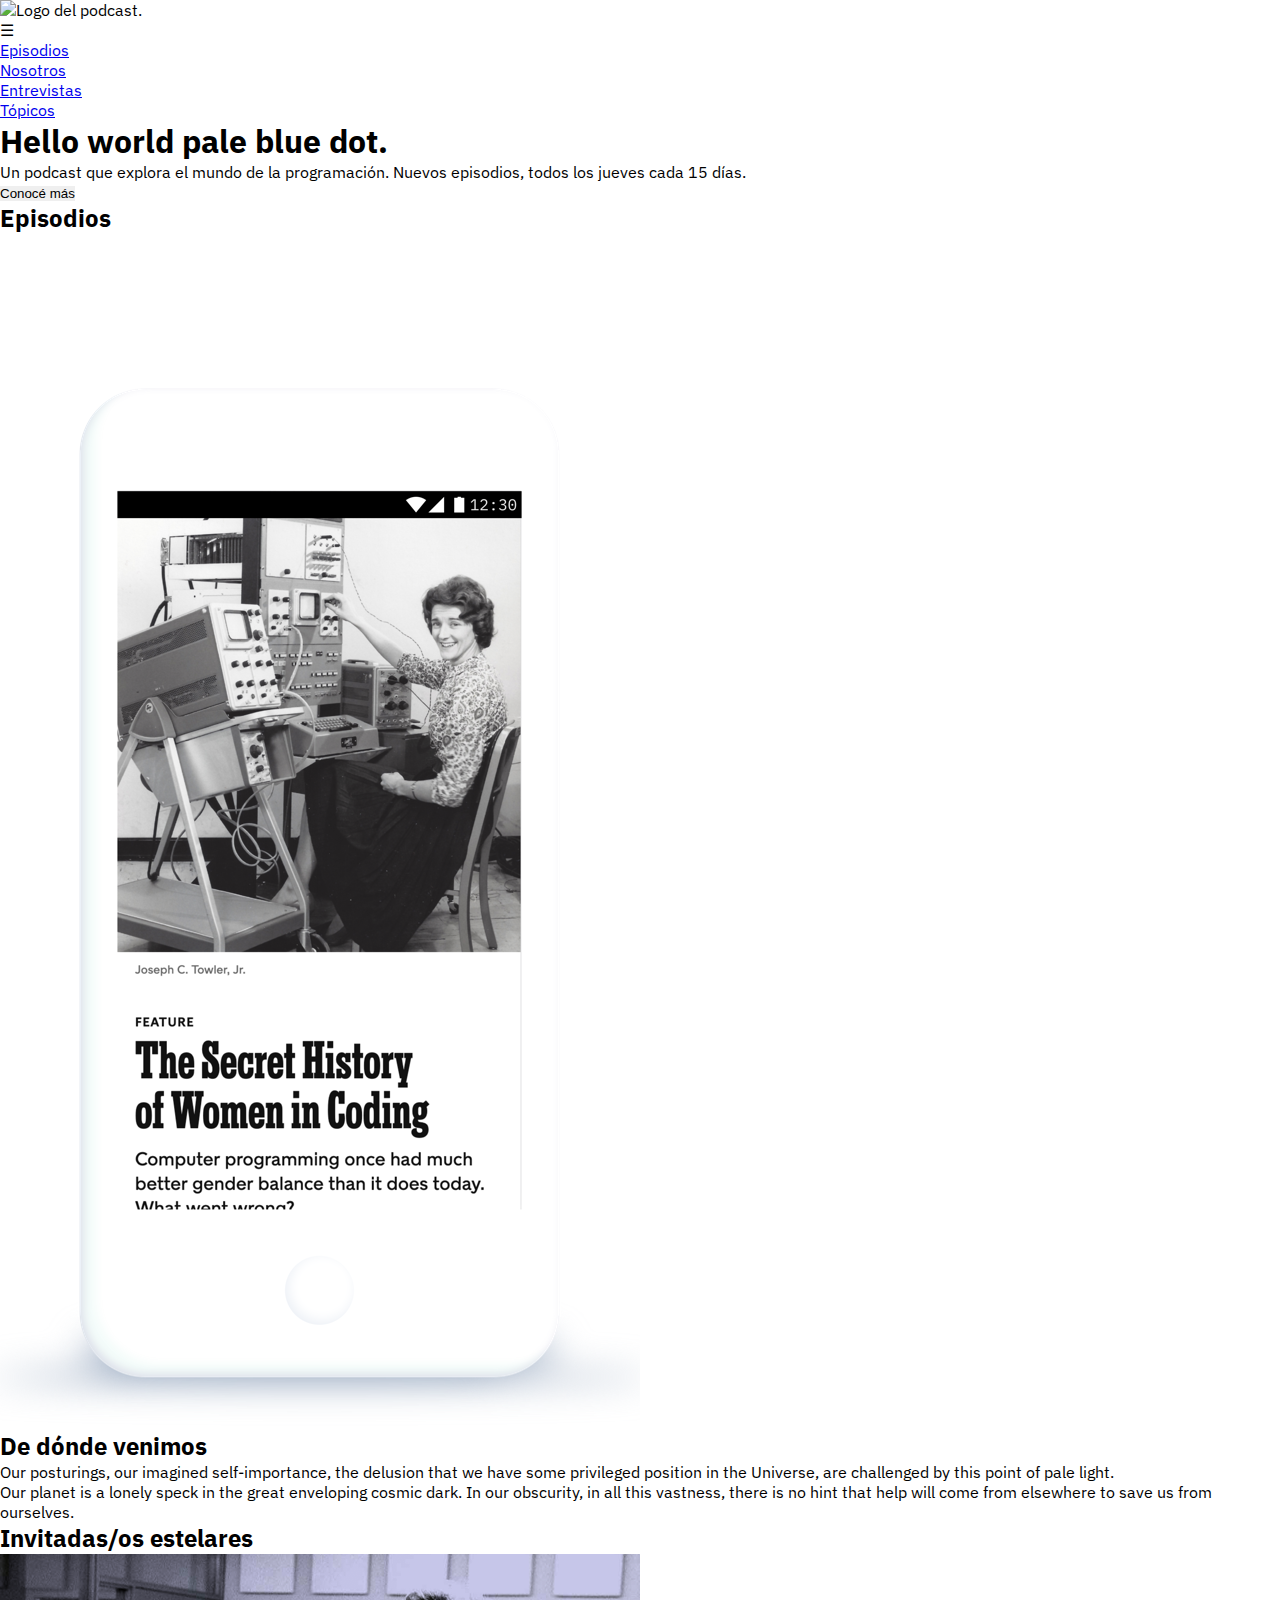
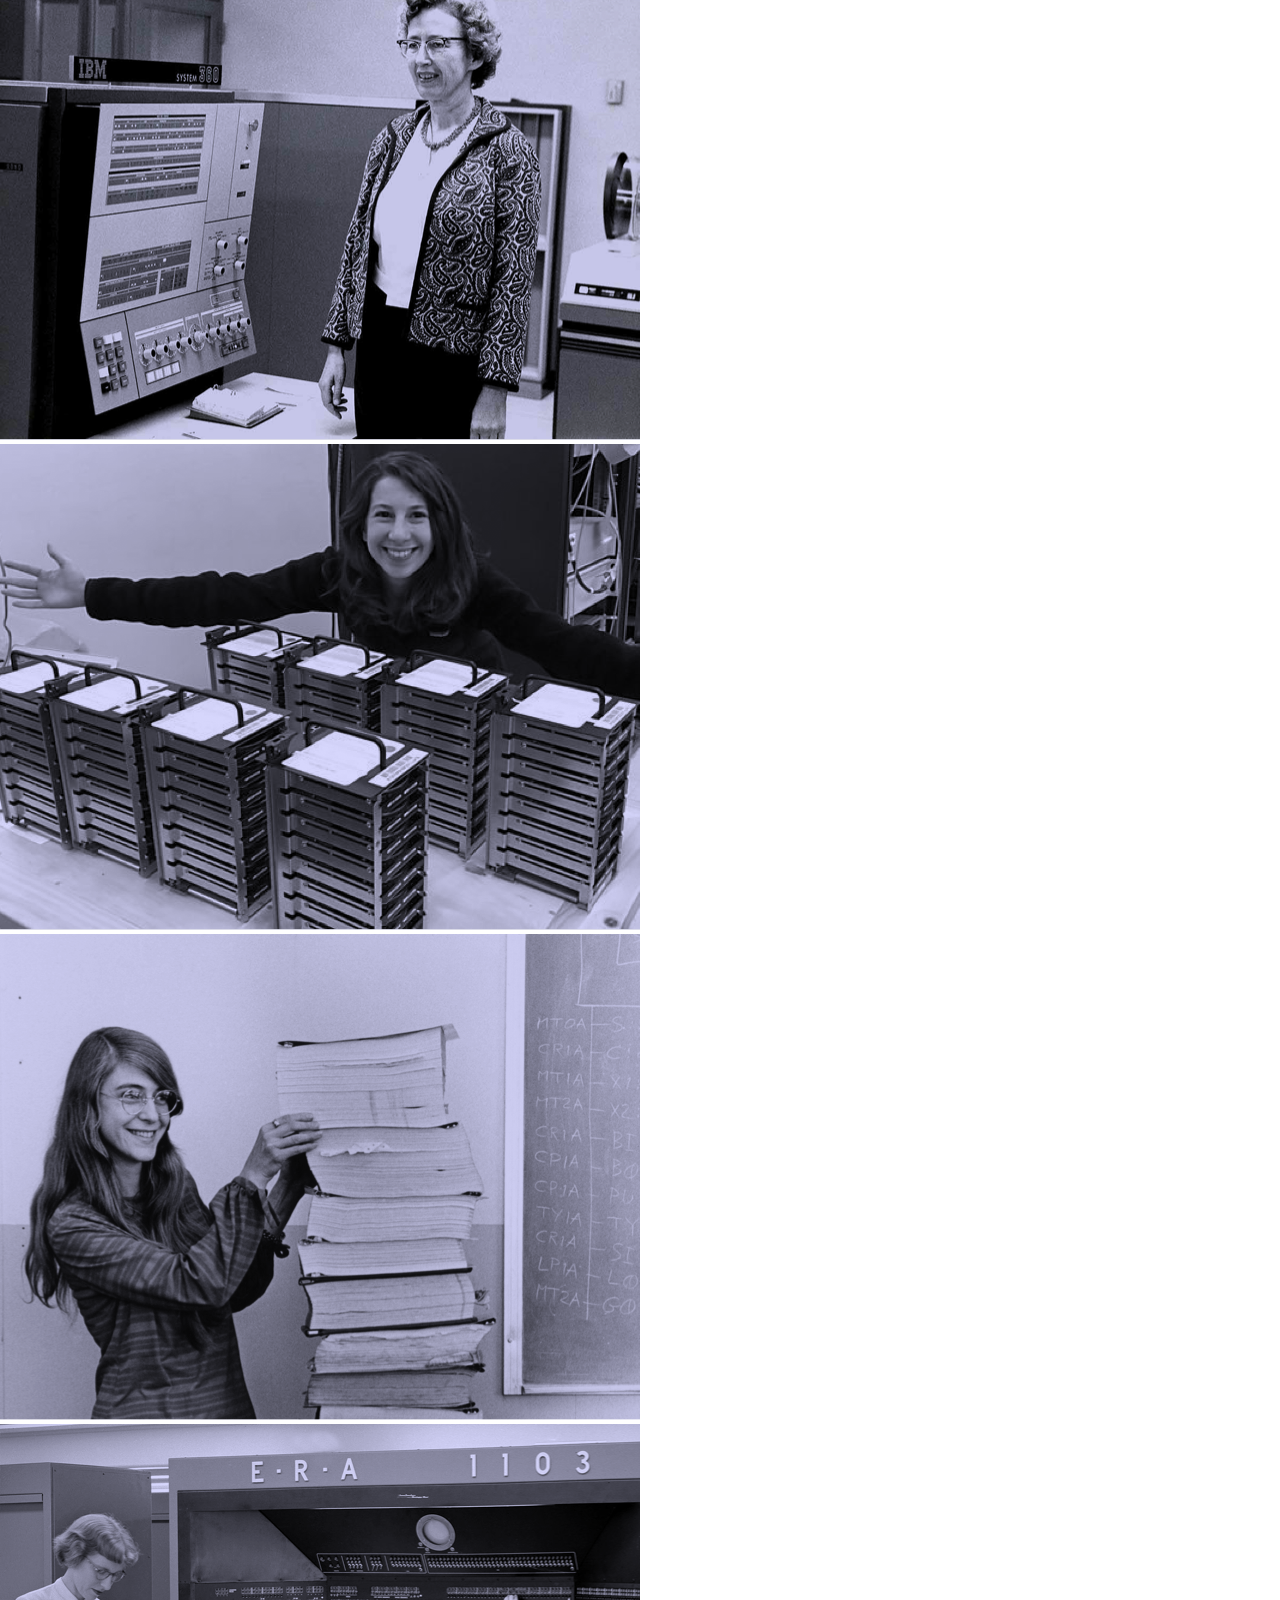
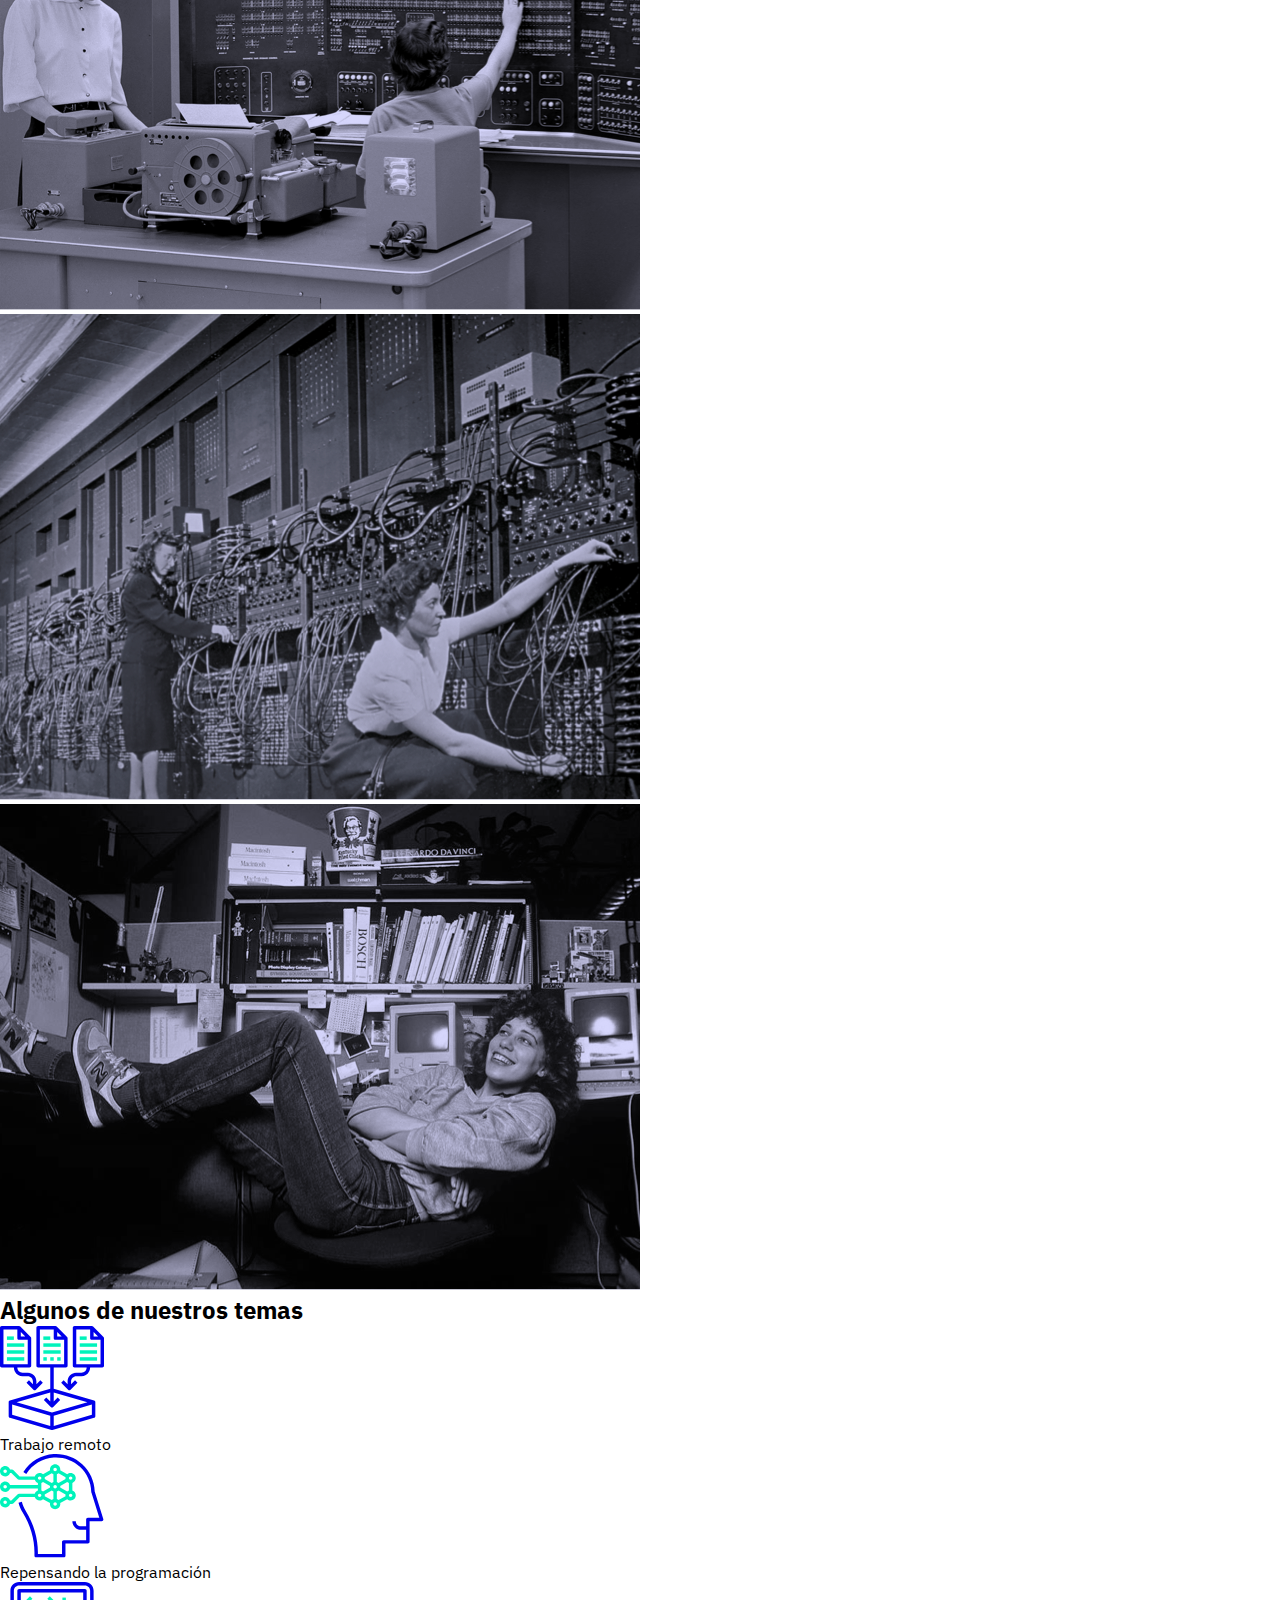
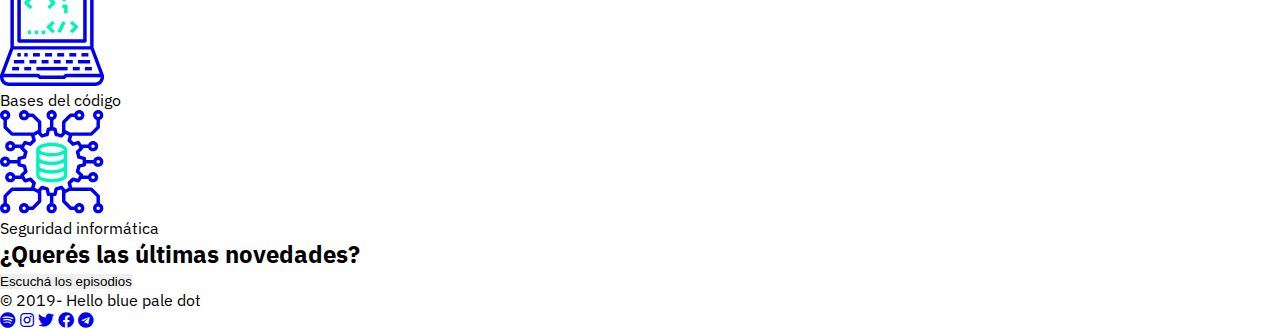
==== PodcastChannel/index.html @ e19a9248 "PC-v1-HTMLonly" ====
<!DOCTYPE html>
<html lang="en">
    <head>
        <meta charset="UTF-8" />
        <meta name="viewport" content="width=device-width, initial-scale=1.0" />
        <title>Landing Podcast</title>
        <link
            rel="stylesheet"
            href="https://use.fontawesome.com/releases/v5.15.1/css/all.css"
        />
        <link rel="stylesheet" href="styles/styles.css" />
        <link rel="preconnect" href="https://fonts.gstatic.com" />
        <link
            href="https://fonts.googleapis.com/css2?family=IBM+Plex+Mono:wght@400;500&family=IBM+Plex+Sans:wght@400;600&display=swap"
            rel="stylesheet"
        />
    </head>
    <body>
        <header>
            <img src="/images/logo.svg" alt="Logo del podcast." />
            <nav>
                &#9776;
                <ul>
                    <li><a href="#section-episodios">Episodios</a></li>
                    <li><a href="#section-venimos">Nosotros</a></li>
                    <li><a href="#section-invitadas">Entrevistas</a></li>
                    <li><a href="#section-temas">Tópicos</a></li>
                </ul>
            </nav>
            <h1>Hello world pale blue dot.</h1>
            <p class="intro">
                Un podcast que explora el mundo de la programación. Nuevos
                episodios, todos los jueves cada 15 días.
            </p>
            <button>Conocé más</button>
        </header>
        <main>
            <section id="section-episodios">
                <h2>Episodios</h2>
                <div>
                    <iframe
                        src="https://open.spotify.com/embed-podcast/episode/6eCHJ8yOYtksW8OT93Dbdu"
                        allowtransparency="true"
                        allow="encrypted-media"
                    ></iframe>
                    <iframe
                        src="https://open.spotify.com/embed-podcast/episode/1ezdL2ivAGLwSE6Xbssxqt"
                        allowtransparency="true"
                        allow="encrypted-media"
                    ></iframe>
                    <iframe
                        src="https://open.spotify.com/embed-podcast/episode/3cWta1iiQSfvrdHaCbLkSD"
                        allowtransparency="true"
                        allow="encrypted-media"
                    ></iframe>
                    <iframe
                        src="https://open.spotify.com/embed-podcast/episode/5mddqHiI96V0ZMdMidn3WW"
                        allowtransparency="true"
                        allow="encrypted-media"
                    ></iframe>
                </div>
            </section>
            <section id="section-venimos">
                <div>
                    <img
                        src="images/phone.png"
                        alt="Pantalla móvil de un celular donde se observa una noticia periodística de la historia de las mujeres en el mundo de la programación."
                    />
                </div>
                <div>
                    <h2>De dónde venimos</h2>
                    <p>
                        Our posturings, our imagined self-importance, the
                        delusion that we have some privileged position in the
                        Universe, are challenged by this point of pale light.
                        <br />
                        Our planet is a lonely speck in the great enveloping
                        cosmic dark. In our obscurity, in all this vastness,
                        there is no hint that help will come from elsewhere to
                        save us from ourselves.
                    </p>
                </div>
            </section>
            <section id="section-invitadas">
                <h2>Invitadas&#47;os estelares</h2>
                <div>
                    <img
                        src="images/grace-hopper.png"
                        alt="Foto de Grace Hopper, científica de la computación y militar estadounidense que desarrolló el primer compilador para un lenguaje de programación."
                    />
                    <img
                        src="images/Katie-Bouman.png"
                        alt="Foto de Katie Bouman, científica de la computación estadounidense que investiga sistemas para formación de imágenes por ordenador."
                    />
                    <img
                        src="images/Margaret_Hamilton.png"
                        alt="Foto de Margaret Hamilton, científica computacional, matemática e ingeniera de Software y ex directora del MIT."
                    />
                    <img
                        src="images/An E.R.A.Univac 1103 computer in the 1950s.png"
                        alt="Operadoras junto al computador E.R.A. UNIVAC 1103 construído en octubre de 1953."
                    />
                    <img
                        src="images/Computer operators with an Eniac — the world’s first programmable general-purpose computer.png"
                        alt="Operadoras trabajando con una ENIAC, una de las primeras computadoras de propósito general."
                    />
                    <img
                        src="images/susan-kare.png"
                        alt="Foto de Susan Kare, artista y diseñadora gráfica estadounidense creadora de la iconografía de Apple Macintosh."
                    />
                </div>
            </section>
            <section id="section-temas">
                <h2>Algunos de nuestros temas</h2>
                <div>
                    <img
                        src="images/icon1.svg"
                        alt="Logo para el tópico 'trabajo remoto'."
                    />
                    <p>Trabajo remoto</p>
                </div>
                <div>
                    <img
                        src="images/icon2.svg"
                        alt="Logo para el tópico 'repensando la programación'."
                    />
                    <p>Repensando la programación</p>
                </div>
                <div>
                    <img
                        src="images/icon3.svg"
                        alt="Logo para el tópico 'bases del código'."
                    />
                    <p>Bases del código</p>
                </div>
                <div>
                    <img
                        src="images/icon4.svg"
                        alt="Logo para el tópico 'seguridad informática'."
                    />
                    <p>Seguridad informática</p>
                </div>
            </section>
            <section>
                <h2>¿Querés las últimas novedades?</h2>
                <button>Escuchá los episodios</button>
            </section>
        </main>
        <footer>
            <p>&#169; 2019- Hello blue pale dot</p>
            <div>
                <a href="https://spotify.com/" target="_blank"
                    ><i class="fab fa-spotify"></i
                ></a>
                <a href="https://instagram.com/" target="_blank"
                    ><i class="fab fa-instagram"></i
                ></a>
                <a href="https://twitter.com/" target="_blank"
                    ><i class="fab fa-twitter"></i
                ></a>
                <a href="https://facebook.com/" target="_blank"
                    ><i class="fab fa-facebook"></i
                ></a>
                <a href="https://web.telegram.org/" target="_blank"
                    ><i class="fab fa-telegram"></i
                ></a>
            </div>
        </footer>
    </body>
</html>
---- PodcastChannel/styles/styles.css ----
* {
  margin: 0;
  padding: 0;
  border: 0;
}

body {
  font-family: "IBM Plex Sans", sans-serif;
}

body.mono {
  font-family: "IBM Plex Mono", monospace;
}

body button {
  background-color: "#00F3BB";
}
/*# sourceMappingURL=styles.css.map */
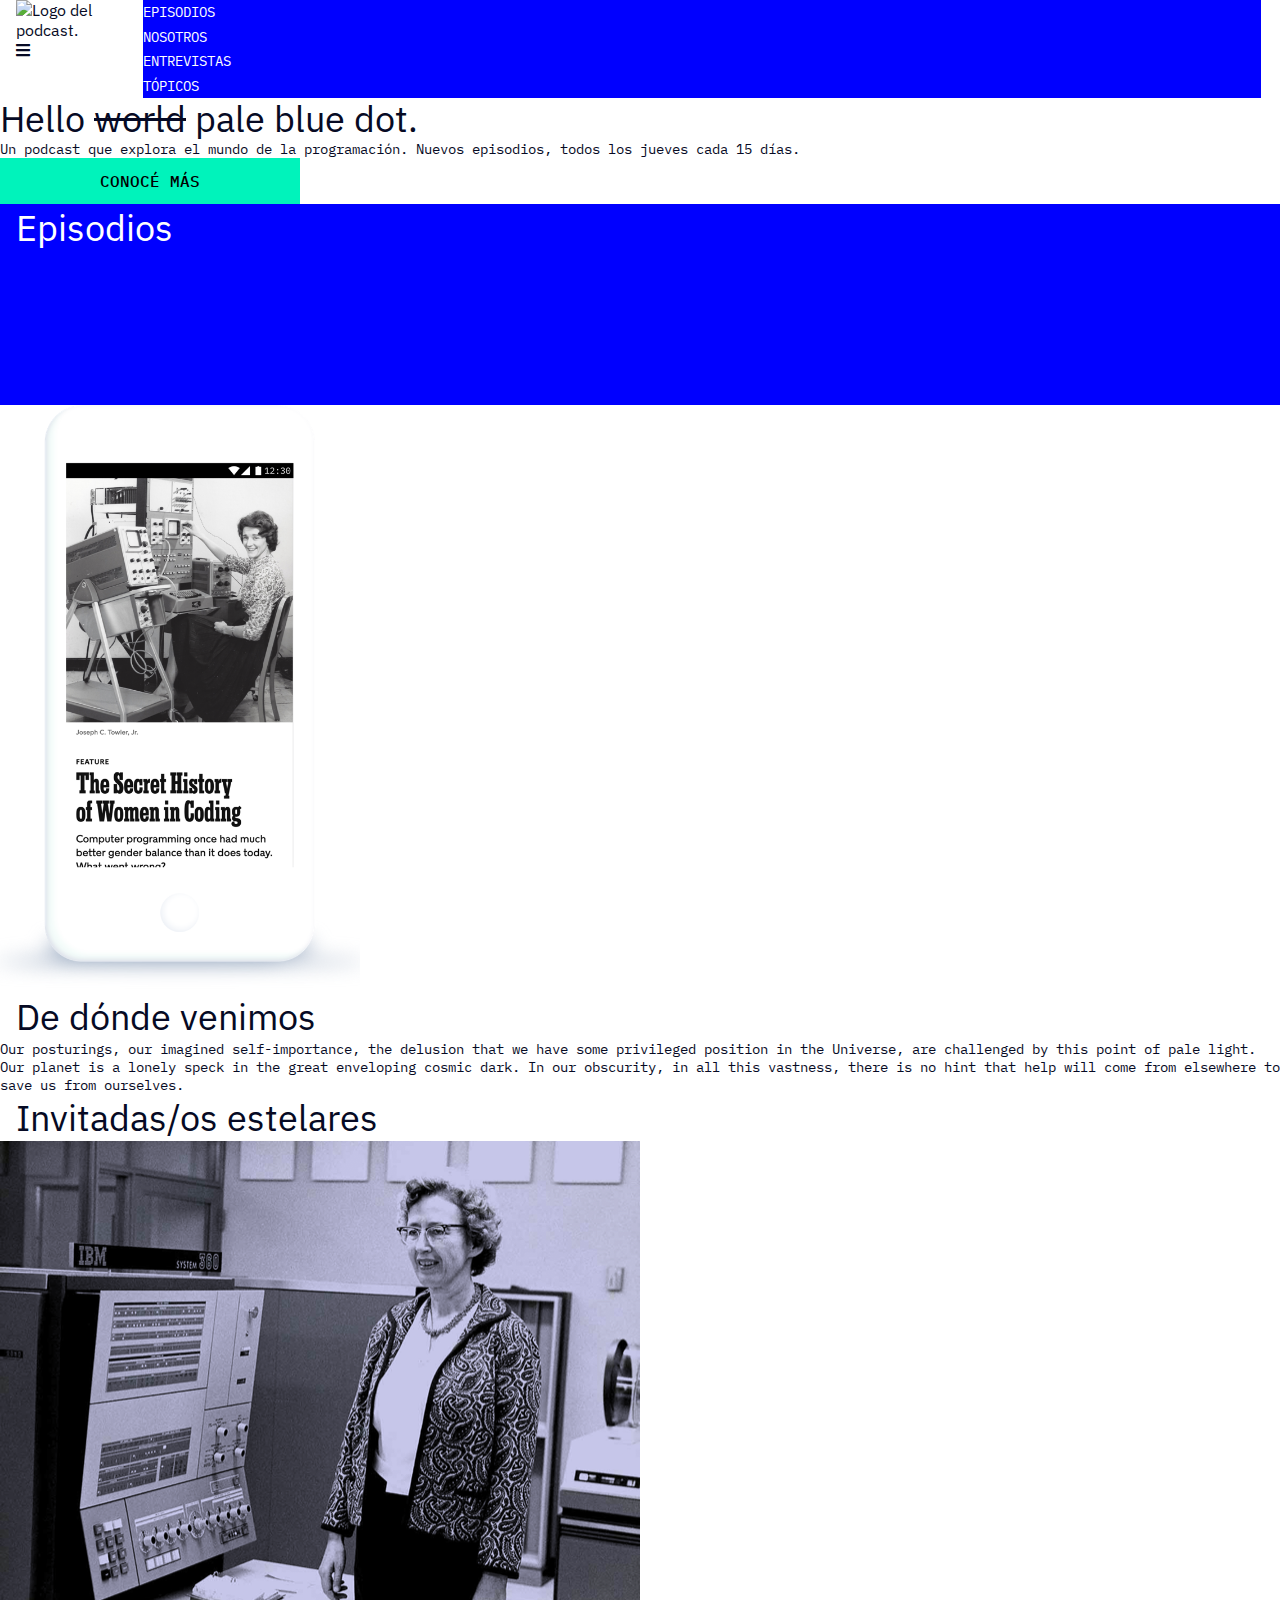
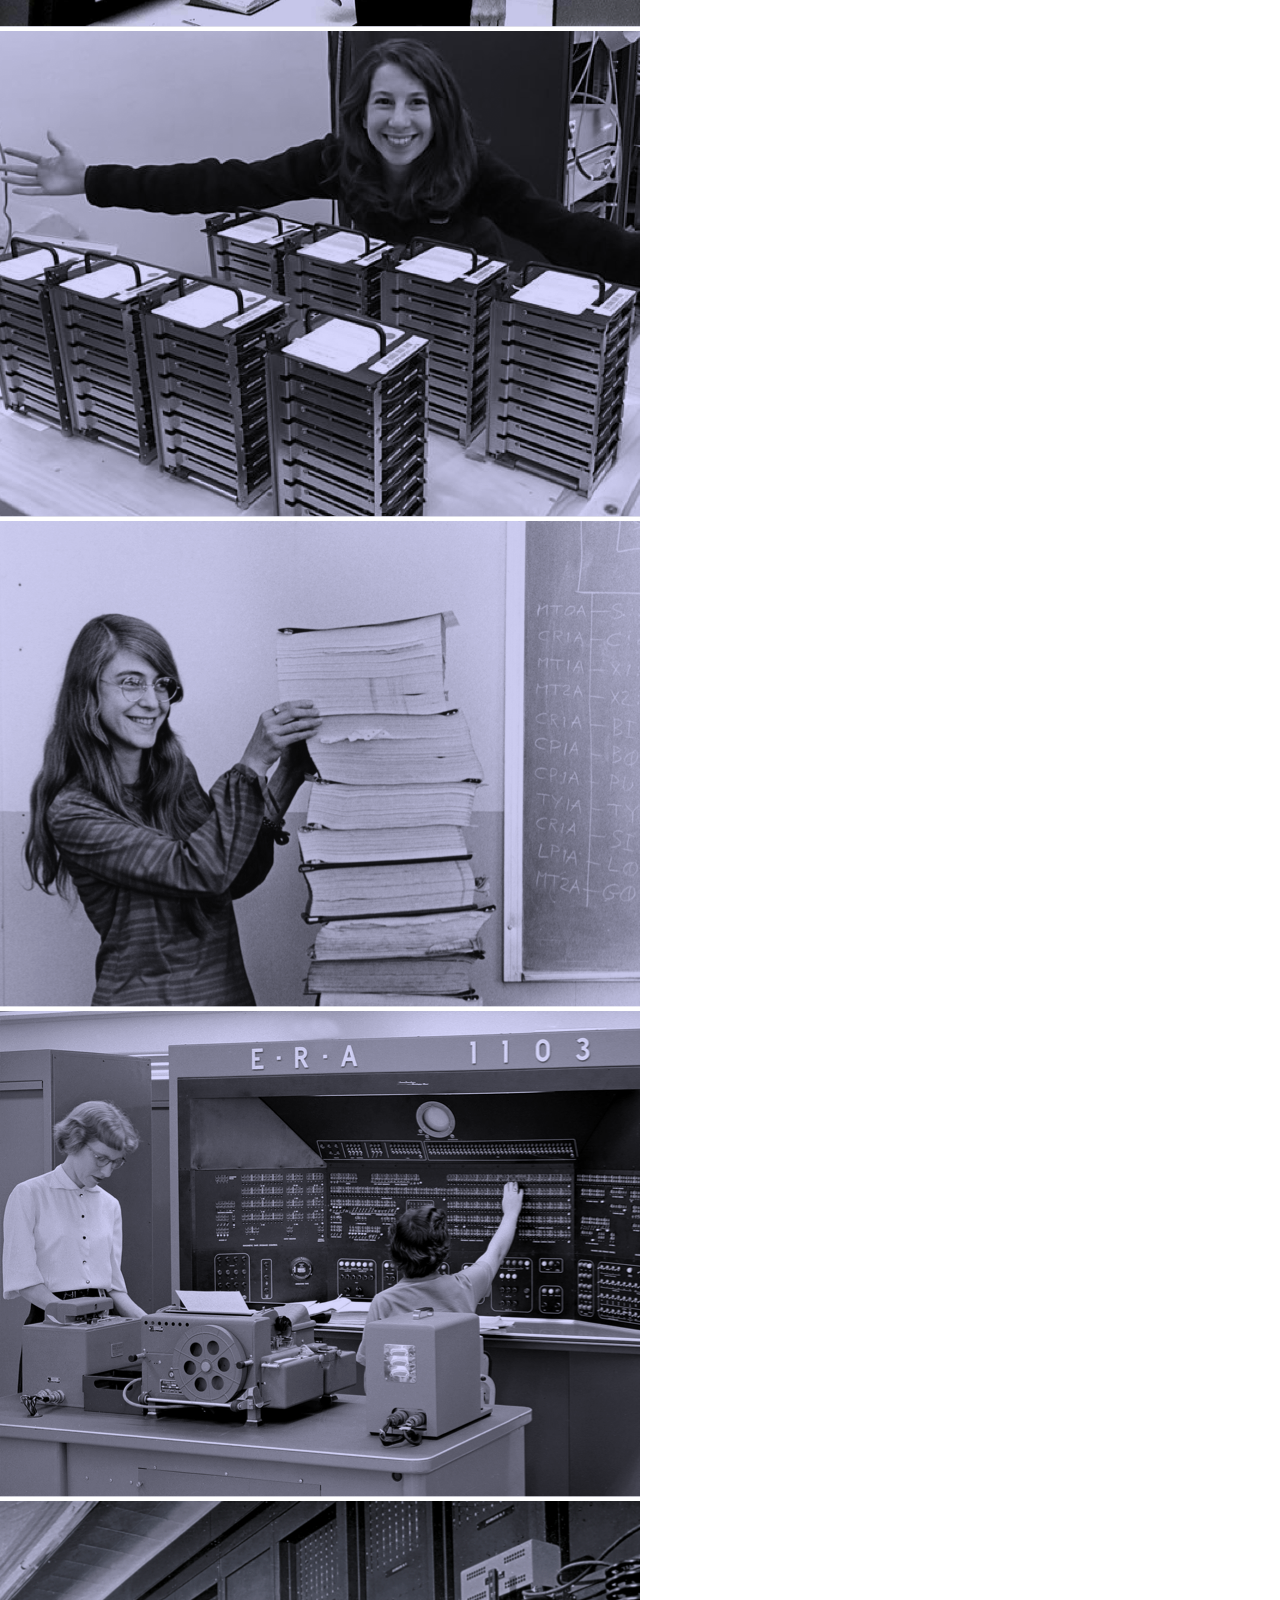
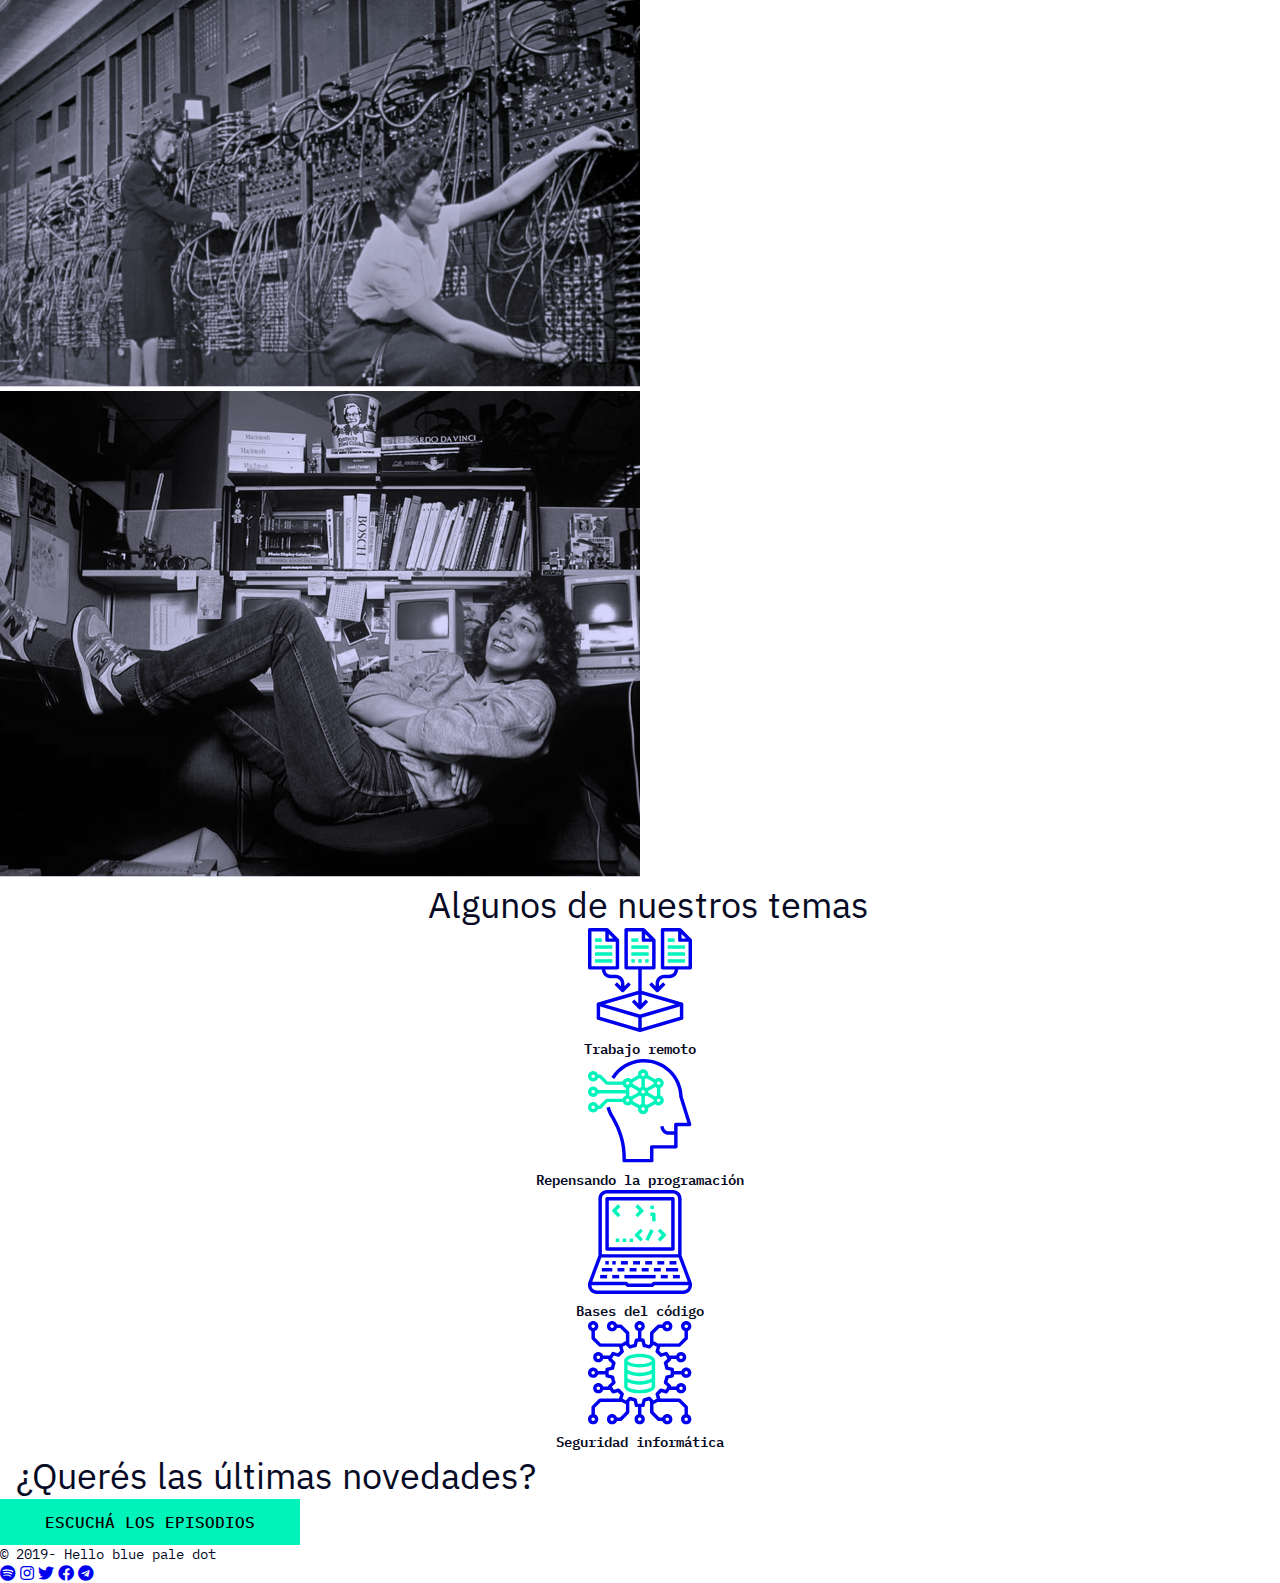
==== commit 994be208: "HTML almost ready - CSS first draft" ====
--- a/PodcastChannel/index.html
+++ b/PodcastChannel/index.html
@@ -17,9 +17,23 @@
     </head>
     <body>
         <header>
-            <img src="/images/logo.svg" alt="Logo del podcast." />
-            <nav>
-                &#9776;
+            <div class="header-container">
+                <img
+                    src="/images/logo.svg"
+                    alt="Logo del podcast."
+                    id="logo-podcast"
+                />
+                <div class="container">
+                    <input type="checkbox" name="checkbox" class="checkbox" />
+                    <label for="checkbox" class="bars"
+                        ><i class="fas fa-bars"></i
+                    ></label>
+                    <label for="checkbox" class="times"
+                        ><i class="fas fa-times"></i
+                    ></label>
+                </div>
+            </div>
+            <nav class="mono">
                 <ul>
                     <li><a href="#section-episodios">Episodios</a></li>
                     <li><a href="#section-venimos">Nosotros</a></li>
@@ -27,14 +41,19 @@
                     <li><a href="#section-temas">Tópicos</a></li>
                 </ul>
             </nav>
-            <h1>Hello world pale blue dot.</h1>
-            <p class="intro">
-                Un podcast que explora el mundo de la programación. Nuevos
-                episodios, todos los jueves cada 15 días.
-            </p>
-            <button>Conocé más</button>
         </header>
         <main>
+            <section id="intro">
+                <h1>
+                    Hello <span class="strikethrough">world</span>
+                    <span>pale blue dot.</span>
+                </h1>
+                <p class="mono">
+                    Un podcast que explora el mundo de la programación. Nuevos
+                    episodios, todos los jueves cada 15 días.
+                </p>
+                <button>Conocé más</button>
+            </section>
             <section id="section-episodios">
                 <h2>Episodios</h2>
                 <div>
@@ -54,19 +73,17 @@
                         allow="encrypted-media"
                     ></iframe>
                     <iframe
-                        src="https://open.spotify.com/embed-podcast/episode/5mddqHiI96V0ZMdMidn3WW"
+                        src="https://open.spotify.com/embed-podcast/episode/31VyAQAwBiKoHVoYUCEzjQ"
                         allowtransparency="true"
                         allow="encrypted-media"
                     ></iframe>
                 </div>
             </section>
             <section id="section-venimos">
-                <div>
-                    <img
-                        src="images/phone.png"
-                        alt="Pantalla móvil de un celular donde se observa una noticia periodística de la historia de las mujeres en el mundo de la programación."
-                    />
-                </div>
+                <img
+                    src="images/phone.png"
+                    alt="Pantalla móvil de un celular donde se observa una noticia periodística de la historia de las mujeres en el mundo de la programación."
+                />
                 <div>
                     <h2>De dónde venimos</h2>
                     <p>
--- a/PodcastChannel/styles/styles.css
+++ b/PodcastChannel/styles/styles.css
@@ -2,17 +2,167 @@
   margin: 0;
   padding: 0;
   border: 0;
+  -webkit-box-sizing: border-box;
+          box-sizing: border-box;
+}
+
+html {
+  font-size: 16px;
 }
 
 body {
+  color: #060A24;
+  display: -webkit-box;
+  display: -ms-flexbox;
+  display: flex;
+  -webkit-box-orient: vertical;
+  -webkit-box-direction: normal;
+      -ms-flex-direction: column;
+          flex-direction: column;
+  -webkit-box-pack: justify;
+      -ms-flex-pack: justify;
+          justify-content: space-between;
   font-family: "IBM Plex Sans", sans-serif;
+  letter-spacing: 0;
 }
 
-body.mono {
+body .mono {
   font-family: "IBM Plex Mono", monospace;
+  font-size: 0.875em;
 }
 
-body button {
-  background-color: "#00F3BB";
+.container {
+  display: -webkit-box;
+  display: -ms-flexbox;
+  display: flex;
+  -webkit-box-pack: justify;
+      -ms-flex-pack: justify;
+          justify-content: space-between;
+}
+
+header {
+  display: -webkit-box;
+  display: -ms-flexbox;
+  display: flex;
+  width: 100%;
+  padding: 0px 19px 0px 16px;
+}
+
+header .header-container {
+  height: 44px;
+}
+
+header #logo-podcast {
+  width: 24px;
+}
+
+header .checkbox {
+  position: absolute;
+  top: 10px;
+  opacity: 0;
+}
+
+header .times {
+  display: none;
+}
+
+header nav {
+  width: 100%;
+  background-color: #0000FF;
+}
+
+header nav li {
+  list-style: none;
+}
+
+header nav a {
+  width: 100%;
+  display: block;
+  color: #ffffff;
+  font-family: "IBM Plex Mono", monospace;
+  font-size: 1em;
+  letter-spacing: 0;
+  line-height: 1.75;
+  text-transform: uppercase;
+  text-decoration: none;
+}
+
+header #btn-menu:checked ~ nav {
+  display: block;
+}
+
+h2 {
+  padding: 0px 0px 0px 16px;
+  font-size: 36px;
+  font-weight: normal;
+}
+
+p {
+  font-family: "IBM Plex Mono", monospace;
+  font-size: 14px;
+  letter-spacing: 0;
+}
+
+a {
+  text-decoration: none;
+}
+
+h1 {
+  width: 100%;
+  font-size: 36px;
+  font-weight: 400;
+  line-height: 1.16;
+  letter-spacing: 0;
+}
+
+.strikethrough {
+  text-decoration: line-through;
+}
+
+p span {
+  display: block;
+}
+
+button {
+  width: 100%;
+  max-width: 300px;
+  padding: 13px 0px;
+  background-color: #00F3BB;
+  font-family: "IBM Plex Mono", monospace;
+  font-size: 16px;
+  font-weight: 500;
+  text-transform: uppercase;
+  text-align: center;
+}
+
+#section-episodios {
+  width: 100%;
+  background-color: #0000FF;
+}
+
+#section-episodios h2 {
+  color: #ffffff;
+}
+
+#section-venimos {
+  width: 100%;
+}
+
+#section-venimos img {
+  width: 360px;
+}
+
+#section-invitadas {
+  width: 100%;
+}
+
+#section-invitadas img {
+  width: 50%;
+}
+
+#section-temas {
+  width: 100%;
+  text-align: center;
+  font-weight: 600;
 }
 /*# sourceMappingURL=styles.css.map */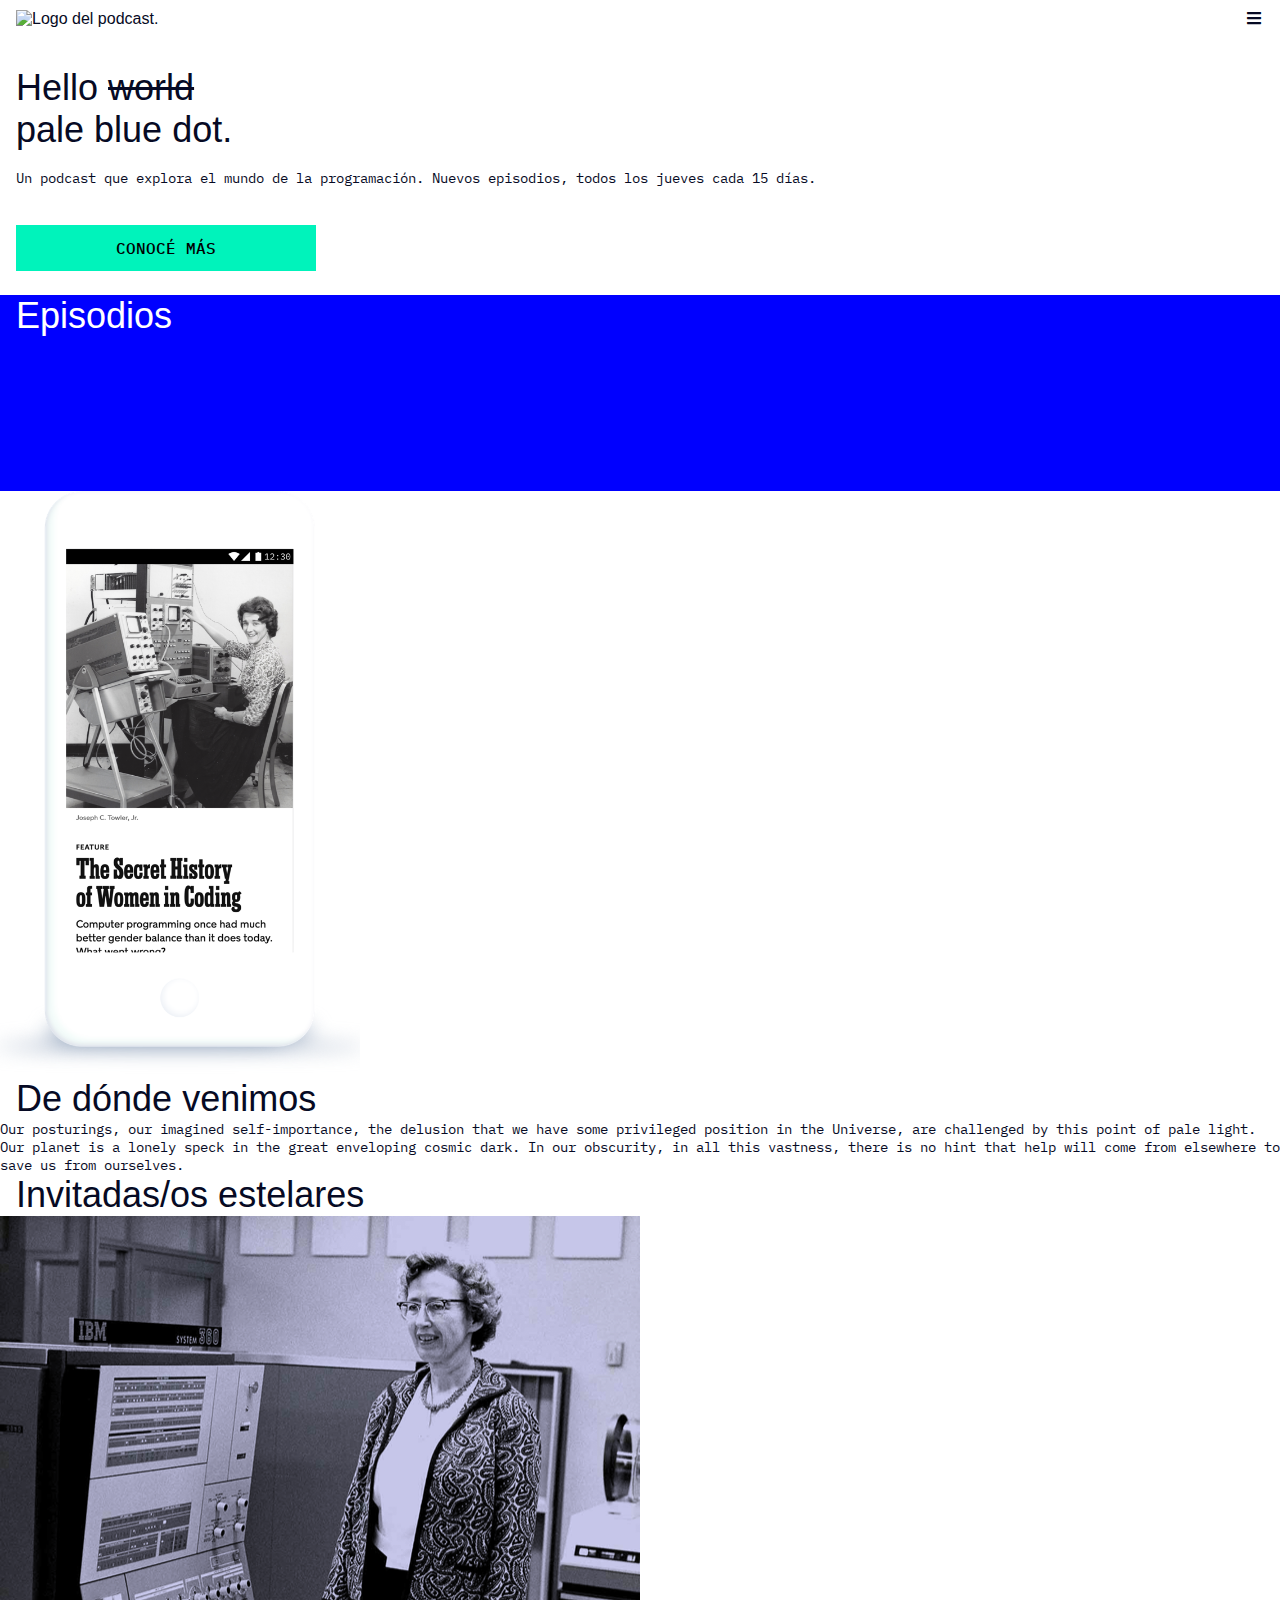
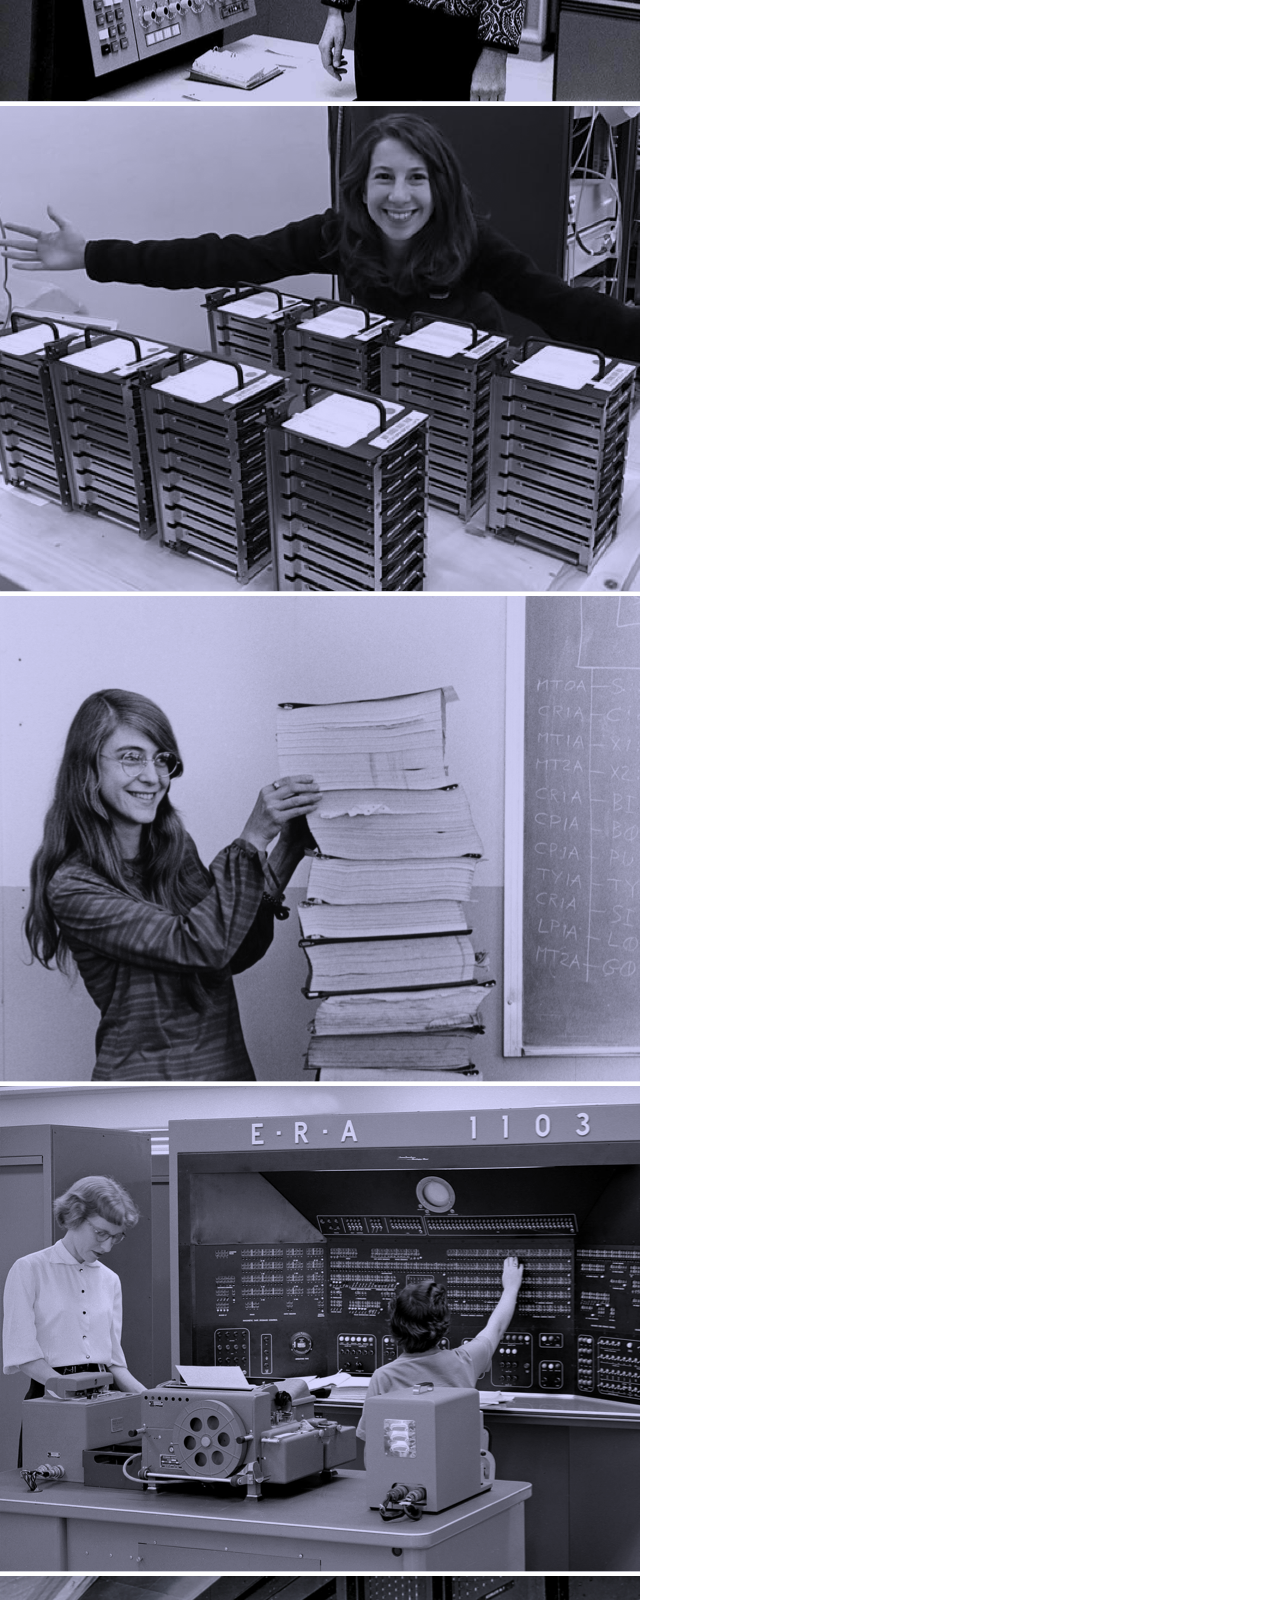
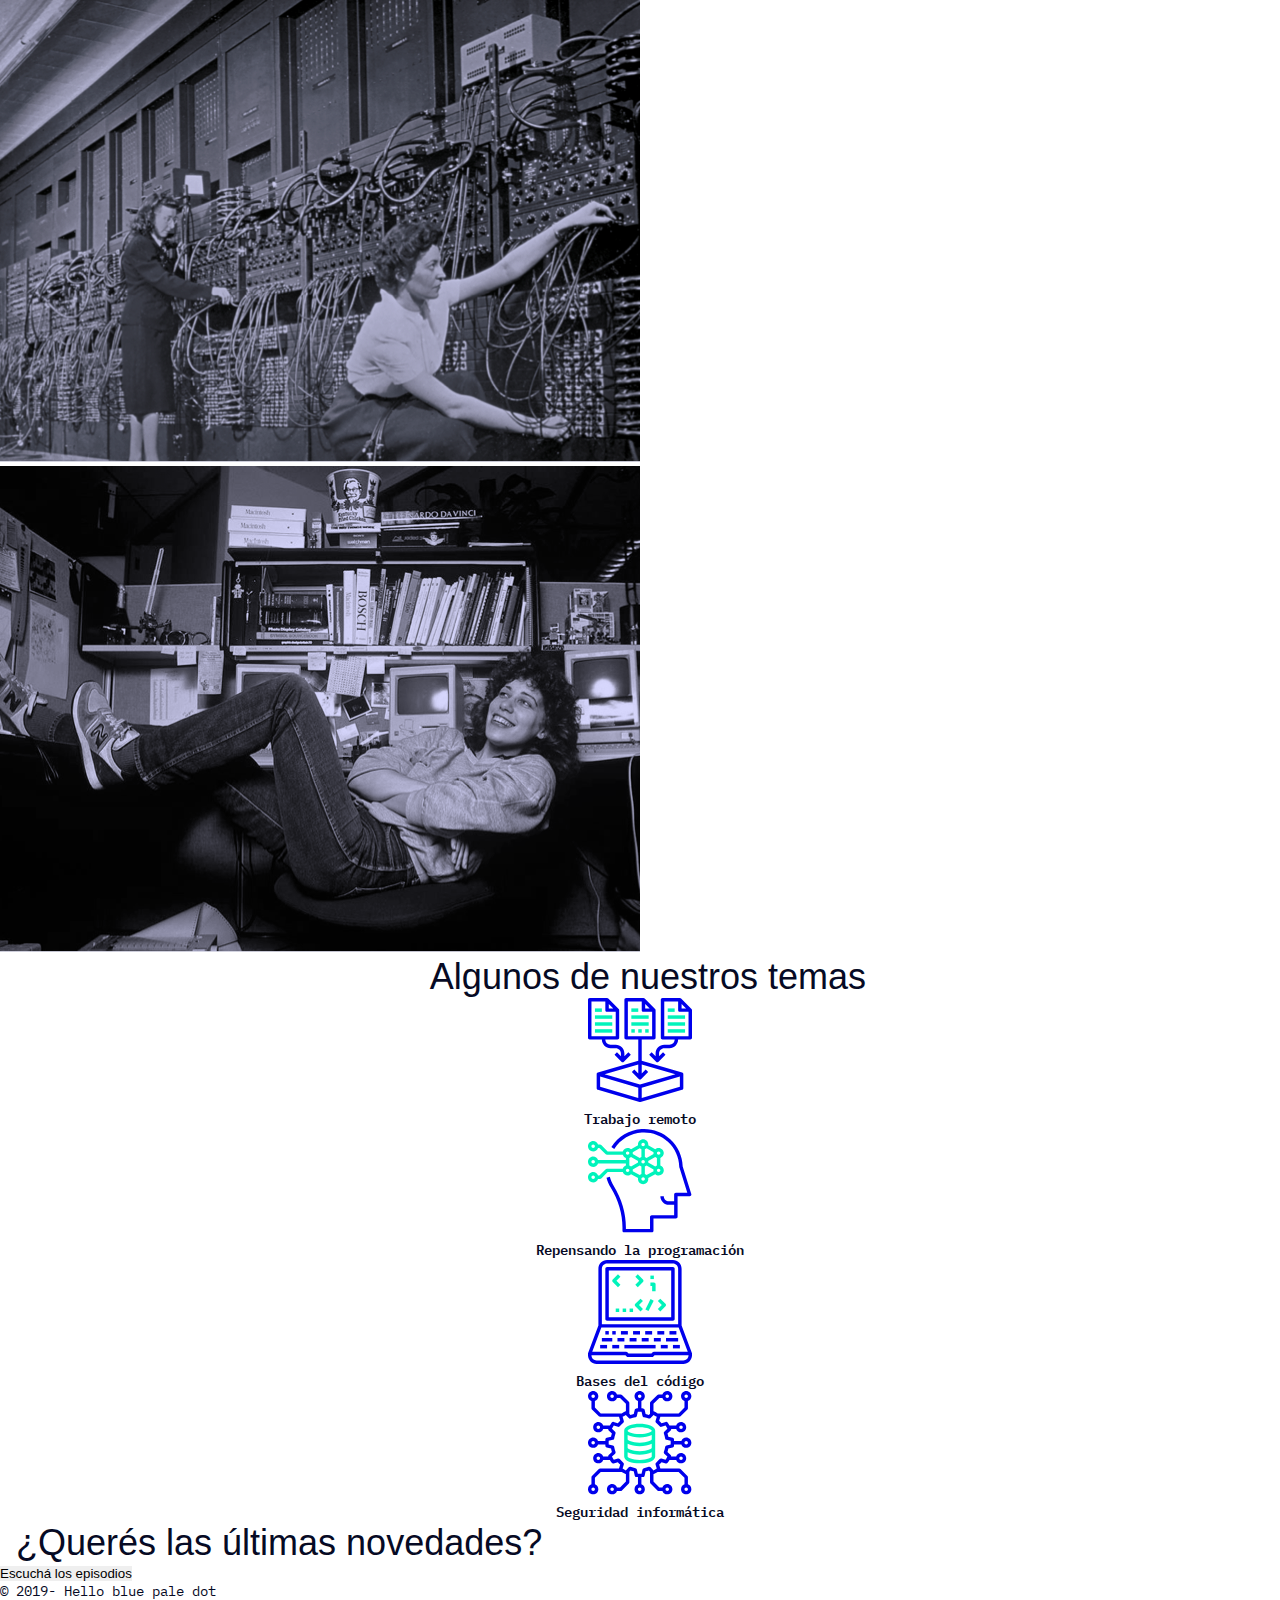
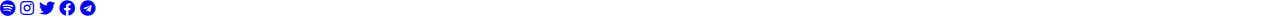
==== commit 98b66c75: "Updated Header" ====
--- a/PodcastChannel/index.html
+++ b/PodcastChannel/index.html
@@ -11,7 +11,7 @@
         <link rel="stylesheet" href="styles/styles.css" />
         <link rel="preconnect" href="https://fonts.gstatic.com" />
         <link
-            href="https://fonts.googleapis.com/css2?family=IBM+Plex+Mono:wght@400;500&family=IBM+Plex+Sans:wght@400;600&display=swap"
+            href="https://fonts.googleapis.com/css2?family=IBM+Plex+Mono&display=swap"
             rel="stylesheet"
         />
     </head>
@@ -45,8 +45,8 @@
         <main>
             <section id="intro">
                 <h1>
-                    Hello <span class="strikethrough">world</span>
-                    <span>pale blue dot.</span>
+                    <div>Hello <span class="strikethrough">world</span></div>
+                    pale blue dot<span class="dot">.</span>
                 </h1>
                 <p class="mono">
                     Un podcast que explora el mundo de la programación. Nuevos
@@ -55,28 +55,30 @@
                 <button>Conocé más</button>
             </section>
             <section id="section-episodios">
-                <h2>Episodios</h2>
-                <div>
-                    <iframe
-                        src="https://open.spotify.com/embed-podcast/episode/6eCHJ8yOYtksW8OT93Dbdu"
-                        allowtransparency="true"
-                        allow="encrypted-media"
-                    ></iframe>
-                    <iframe
-                        src="https://open.spotify.com/embed-podcast/episode/1ezdL2ivAGLwSE6Xbssxqt"
-                        allowtransparency="true"
-                        allow="encrypted-media"
-                    ></iframe>
-                    <iframe
-                        src="https://open.spotify.com/embed-podcast/episode/3cWta1iiQSfvrdHaCbLkSD"
-                        allowtransparency="true"
-                        allow="encrypted-media"
-                    ></iframe>
-                    <iframe
-                        src="https://open.spotify.com/embed-podcast/episode/31VyAQAwBiKoHVoYUCEzjQ"
-                        allowtransparency="true"
-                        allow="encrypted-media"
-                    ></iframe>
+                <div class="container-background">
+                    <h2>Episodios</h2>
+                    <div>
+                        <iframe
+                            src="https://open.spotify.com/embed-podcast/episode/6eCHJ8yOYtksW8OT93Dbdu"
+                            allowtransparency="true"
+                            allow="encrypted-media"
+                        ></iframe>
+                        <iframe
+                            src="https://open.spotify.com/embed-podcast/episode/1ezdL2ivAGLwSE6Xbssxqt"
+                            allowtransparency="true"
+                            allow="encrypted-media"
+                        ></iframe>
+                        <iframe
+                            src="https://open.spotify.com/embed-podcast/episode/3cWta1iiQSfvrdHaCbLkSD"
+                            allowtransparency="true"
+                            allow="encrypted-media"
+                        ></iframe>
+                        <iframe
+                            src="https://open.spotify.com/embed-podcast/episode/31VyAQAwBiKoHVoYUCEzjQ"
+                            allowtransparency="true"
+                            allow="encrypted-media"
+                        ></iframe>
+                    </div>
                 </div>
             </section>
             <section id="section-venimos">
--- a/PodcastChannel/styles/styles.css
+++ b/PodcastChannel/styles/styles.css
@@ -28,7 +28,7 @@
 
 body .mono {
   font-family: "IBM Plex Mono", monospace;
-  font-size: 0.875em;
+  font-size: 0.875rem;
 }
 
 .container {
@@ -41,25 +41,20 @@
 }
 
 header {
+  width: 100%;
+}
+
+header .header-container {
   display: -webkit-box;
   display: -ms-flexbox;
   display: flex;
-  width: 100%;
-  padding: 0px 19px 0px 16px;
-}
-
-header .header-container {
-  height: 44px;
-}
-
-header #logo-podcast {
-  width: 24px;
-}
-
-header .checkbox {
-  position: absolute;
-  top: 10px;
-  opacity: 0;
+  -webkit-box-pack: justify;
+      -ms-flex-pack: justify;
+          justify-content: space-between;
+  -webkit-box-align: center;
+      -ms-flex-align: center;
+          align-items: center;
+  padding: 10px 19px 10px 16px;
 }
 
 header .times {
@@ -67,39 +62,40 @@
 }
 
 header nav {
-  width: 100%;
   background-color: #0000FF;
+  display: none;
 }
 
-header nav li {
-  list-style: none;
+header nav ul li {
+  padding: 16px 0 0 16px;
 }
 
-header nav a {
-  width: 100%;
-  display: block;
-  color: #ffffff;
-  font-family: "IBM Plex Mono", monospace;
-  font-size: 1em;
-  letter-spacing: 0;
-  line-height: 1.75;
-  text-transform: uppercase;
-  text-decoration: none;
+header nav ul li:last-of-type {
+  padding: 16px 0 24px 16px;
 }
 
-header #btn-menu:checked ~ nav {
-  display: block;
+header nav ul li a {
+  color: #ffffff;
+  font-size: 1rem;
+  text-transform: uppercase;
+  letter-spacing: 0;
+  line-height: 1.75rem;
+}
+
+header .checkbox {
+  position: absolute;
+  opacity: 0;
 }
 
 h2 {
   padding: 0px 0px 0px 16px;
-  font-size: 36px;
+  font-size: 2.25rem;
   font-weight: normal;
 }
 
 p {
   font-family: "IBM Plex Mono", monospace;
-  font-size: 14px;
+  font-size: 0.875rem;
   letter-spacing: 0;
 }
 
@@ -107,23 +103,29 @@
   text-decoration: none;
 }
 
-h1 {
+#intro {
+  padding: 29px 16px 24px 16px;
+}
+
+#intro h1 {
   width: 100%;
   font-size: 36px;
   font-weight: 400;
   line-height: 1.16;
   letter-spacing: 0;
+  padding-bottom: 16px;
 }
 
-.strikethrough {
+#intro .strikethrough {
   text-decoration: line-through;
 }
 
-p span {
-  display: block;
+#intro p {
+  line-height: 1.375rem;
+  padding-bottom: 36px;
 }
 
-button {
+#intro button {
   width: 100%;
   max-width: 300px;
   padding: 13px 0px;
